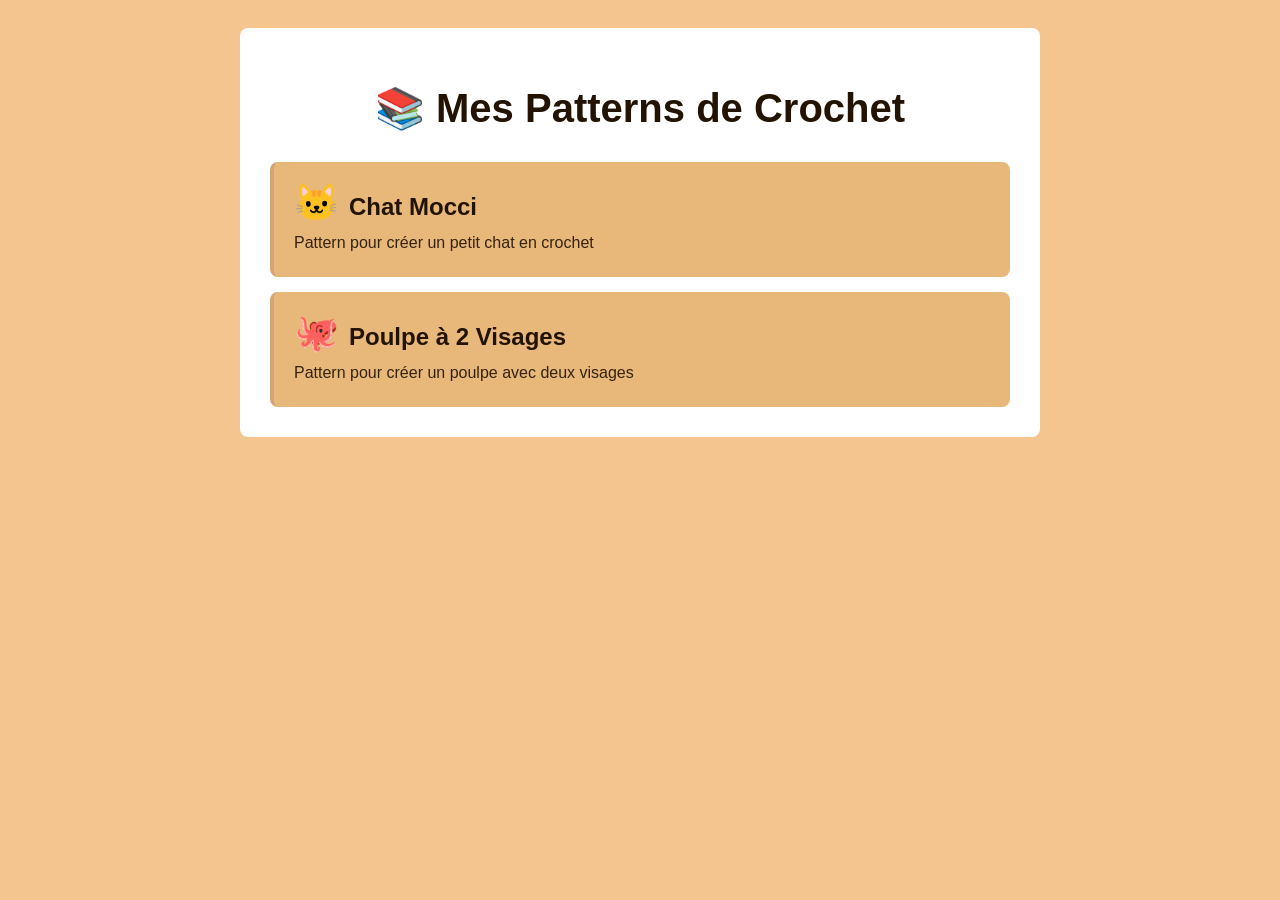
==== index.html @ d36819c6 "Add files via upload" ====
<!DOCTYPE html>
<html lang="fr">
    <head>
        <meta charset="UTF-8">
        <meta name="viewport" content="width=device-width, initial-scale=1.0">
        <title>Mes Patterns de Crochet</title>
        <style>
            * {
                box-sizing: border-box;
            }
            
            body {
                color: #221303;
                background-color: #f5c58f;
                padding: 20px 50px;
                font-family: Arial, sans-serif;
            }
            
            .container {
                max-width: 800px;
                margin: 0 auto;
                background-color: white;
                padding: 30px;
                border-radius: 8px;
            }
            
            h1 {
                text-align: center;
                font-size: 2.5em;
                margin-bottom: 30px;
            }
            
            .patterns-list {
                display: grid;
                gap: 15px;
            }
            
            .pattern-card {
                background-color: #e8b87b;
                padding: 20px;
                border-radius: 8px;
                text-decoration: none;
                color: #221303;
                transition: background-color 0.3s;
                border-left: 4px solid #d4a574;
            }
            
            .pattern-card:hover {
                background-color: #d9a46d;
            }
            
            .pattern-card h2 {
                margin: 0 0 10px 0;
                font-size: 1.5em;
            }
            
            .pattern-card p {
                margin: 5px 0;
                opacity: 0.9;
            }
            
            .pattern-icon {
                font-size: 1.5em;
                margin-right: 10px;
            }
            
            .readme-link {
                display: inline-block;
                margin-bottom: 20px;
                padding: 10px 15px;
                background-color: #d4a574;
                color: #221303;
                text-decoration: none;
                border-radius: 4px;
                font-weight: bold;
                transition: background-color 0.3s;
            }
            
            .readme-link:hover {
                background-color: #c59566;
            }
            
            @media screen and (min-width: 1080px) {
                body {
                    padding: 20px 10%;
                }
            }
        </style>
    </head>
    <body>
        <div class="container">
            <h1>📚 Mes Patterns de Crochet</h1>            
            <div class="patterns-list">
                <a href="chatMocci.html" class="pattern-card">
                    <h2><span class="pattern-icon">🐱</span>Chat Mocci</h2>
                    <p>Pattern pour créer un petit chat en crochet</p>
                </a>
                <a href="poulpe_2_visages.html" class="pattern-card">
                    <h2><span class="pattern-icon">🐙</span>Poulpe à 2 Visages</h2>
                    <p>Pattern pour créer un poulpe avec deux visages</p>
                </a>
            </div>
        </div>
    </body>
</html>
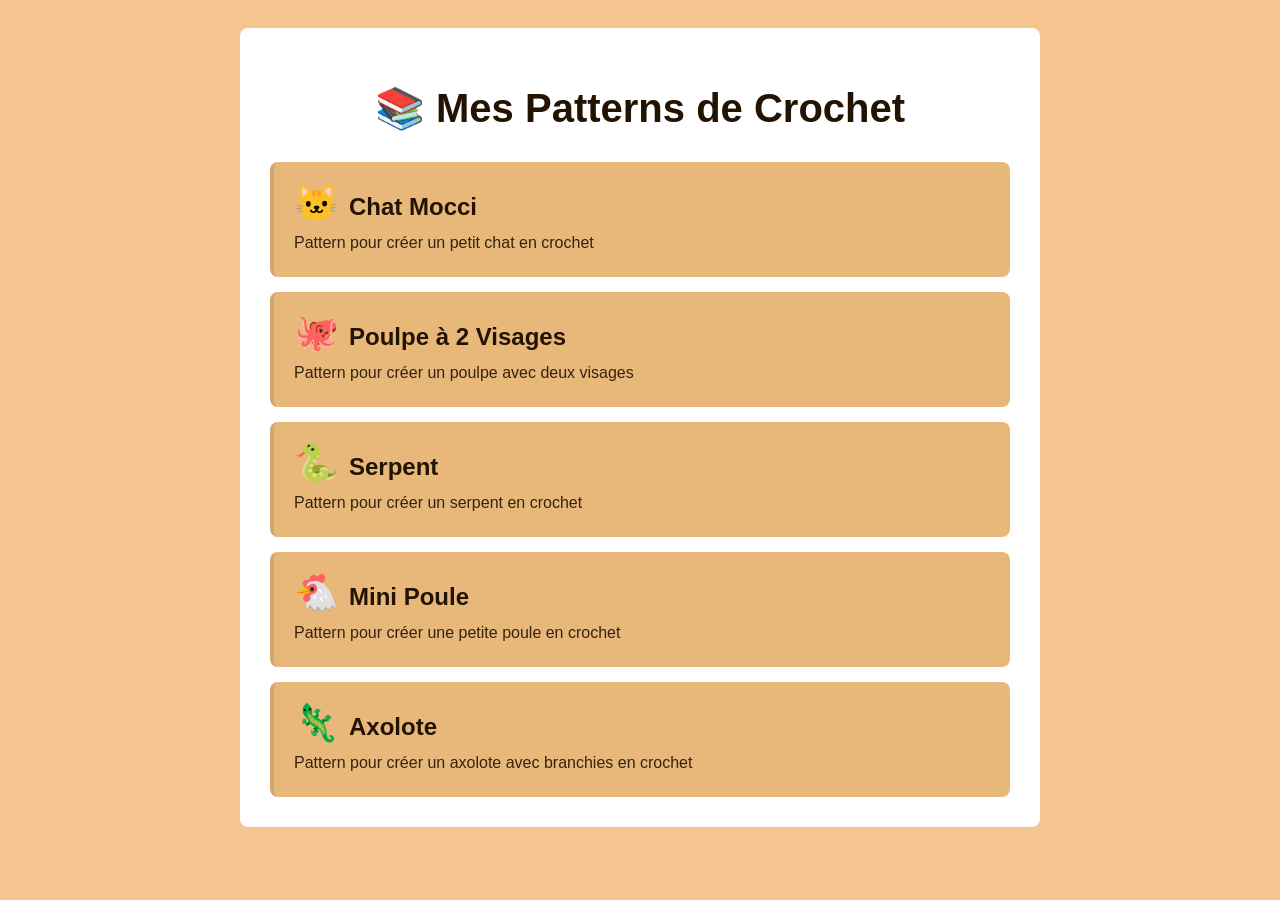
==== commit e49ced58: "Add files via upload" ====
--- a/index.html
+++ b/index.html
@@ -12,7 +12,7 @@
             body {
                 color: #221303;
                 background-color: #f5c58f;
-                padding: 20px 50px;
+                padding: 10px 15px;
                 font-family: Arial, sans-serif;
             }
             
@@ -20,14 +20,14 @@
                 max-width: 800px;
                 margin: 0 auto;
                 background-color: white;
-                padding: 30px;
+                padding: 15px;
                 border-radius: 8px;
             }
             
             h1 {
                 text-align: center;
-                font-size: 2.5em;
-                margin-bottom: 30px;
+                font-size: 1.8em;
+                margin-bottom: 20px;
             }
             
             .patterns-list {
@@ -80,6 +80,21 @@
                 background-color: #c59566;
             }
             
+            @media screen and (min-width: 768px) {
+                body {
+                    padding: 20px 40px;
+                }
+                
+                .container {
+                    padding: 30px;
+                }
+                
+                h1 {
+                    font-size: 2.5em;
+                    margin-bottom: 30px;
+                }
+            }
+            
             @media screen and (min-width: 1080px) {
                 body {
                     padding: 20px 10%;
@@ -99,6 +114,18 @@
                     <h2><span class="pattern-icon">🐙</span>Poulpe à 2 Visages</h2>
                     <p>Pattern pour créer un poulpe avec deux visages</p>
                 </a>
+                <a href="serpent.html" class="pattern-card">
+                    <h2><span class="pattern-icon">🐍</span>Serpent</h2>
+                    <p>Pattern pour créer un serpent en crochet</p>
+                </a>
+                <a href="minipoule.html" class="pattern-card">
+                    <h2><span class="pattern-icon">🐔</span>Mini Poule</h2>
+                    <p>Pattern pour créer une petite poule en crochet</p>
+                </a>
+                <a href="axolote.html" class="pattern-card">
+                    <h2><span class="pattern-icon">🦎</span>Axolote</h2>
+                    <p>Pattern pour créer un axolote avec branchies en crochet</p>
+                </a>
             </div>
         </div>
     </body>
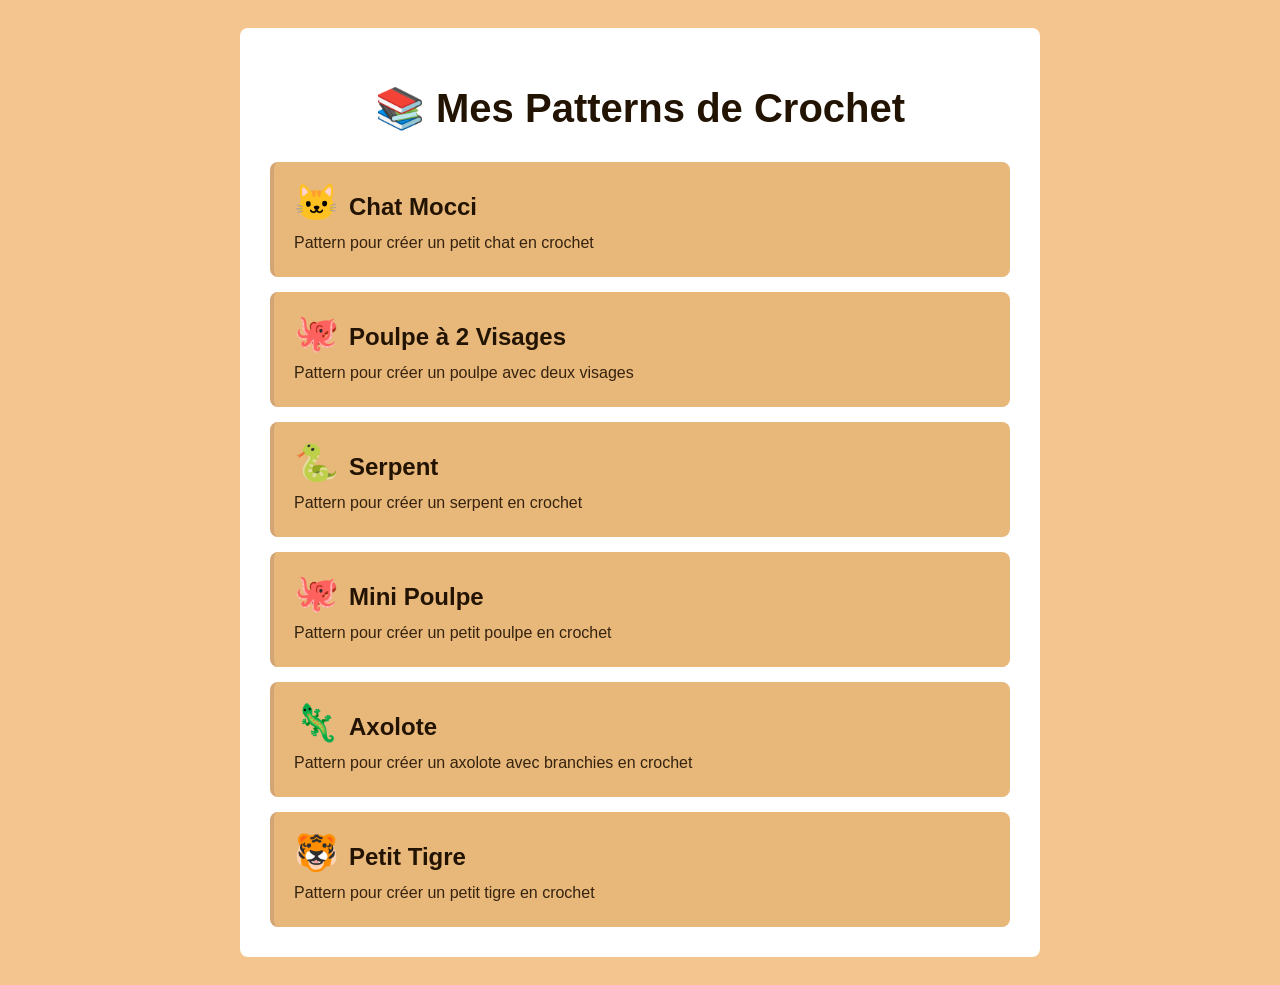
==== commit 381e45b9: "Add files via upload" ====
--- a/index.html
+++ b/index.html
@@ -118,14 +118,18 @@
                     <h2><span class="pattern-icon">🐍</span>Serpent</h2>
                     <p>Pattern pour créer un serpent en crochet</p>
                 </a>
-                <a href="minipoule.html" class="pattern-card">
-                    <h2><span class="pattern-icon">🐔</span>Mini Poule</h2>
-                    <p>Pattern pour créer une petite poule en crochet</p>
+                <a href="minipoulpe.html" class="pattern-card">
+                    <h2><span class="pattern-icon">🐙</span>Mini Poulpe</h2>
+                    <p>Pattern pour créer un petit poulpe en crochet</p>
                 </a>
                 <a href="axolote.html" class="pattern-card">
                     <h2><span class="pattern-icon">🦎</span>Axolote</h2>
                     <p>Pattern pour créer un axolote avec branchies en crochet</p>
                 </a>
+                <a href="tigre.html" class="pattern-card">
+                    <h2><span class="pattern-icon">🐯</span>Petit Tigre</h2>
+                    <p>Pattern pour créer un petit tigre en crochet</p>
+                </a>
             </div>
         </div>
     </body>
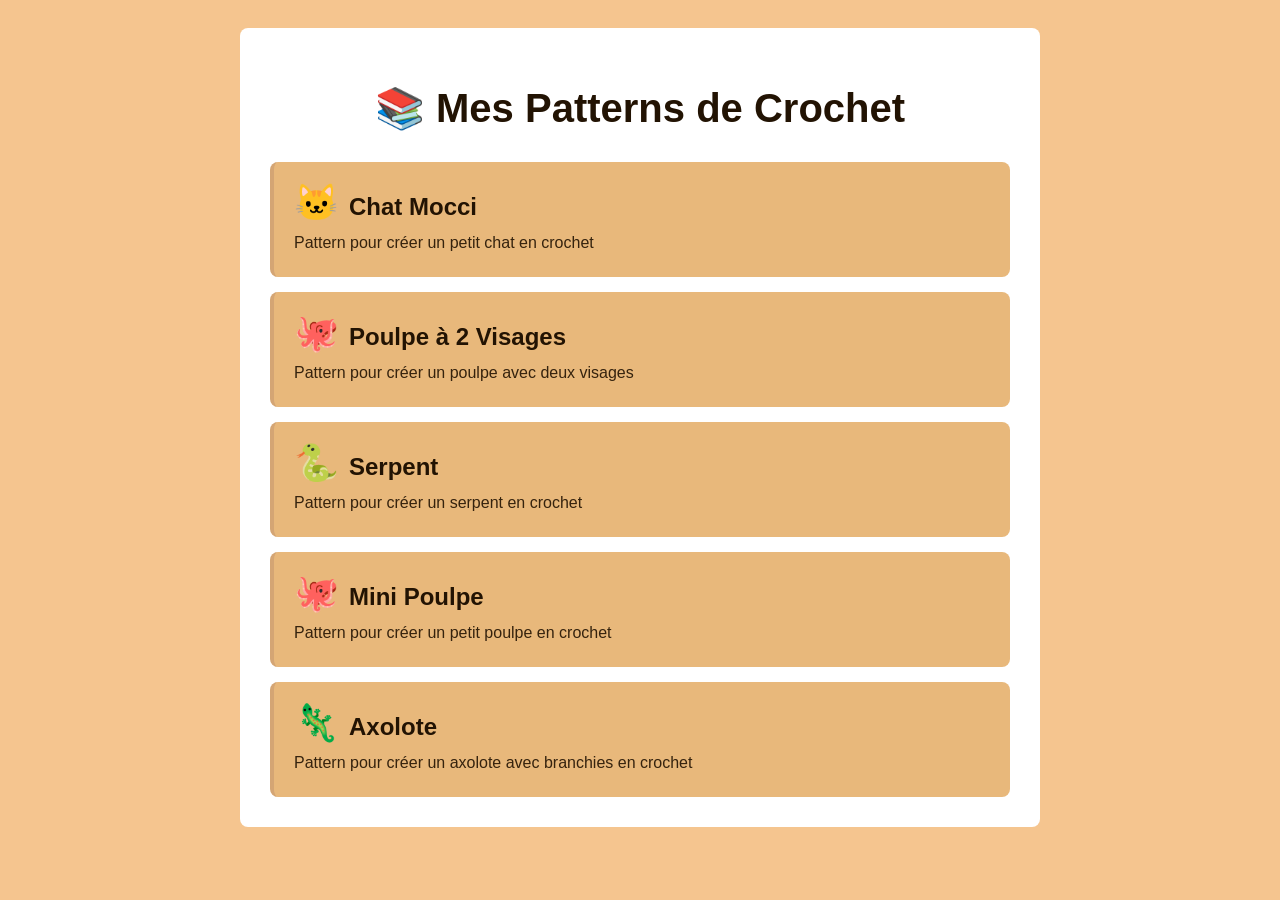
==== commit 4142acd8: "Add files via upload" ====
--- a/index.html
+++ b/index.html
@@ -126,10 +126,10 @@
                     <h2><span class="pattern-icon">🦎</span>Axolote</h2>
                     <p>Pattern pour créer un axolote avec branchies en crochet</p>
                 </a>
-                <a href="tigre.html" class="pattern-card">
+               <!-- <a href="tigre.html" class="pattern-card">
                     <h2><span class="pattern-icon">🐯</span>Petit Tigre</h2>
                     <p>Pattern pour créer un petit tigre en crochet</p>
-                </a>
+                </a>-->
             </div>
         </div>
     </body>
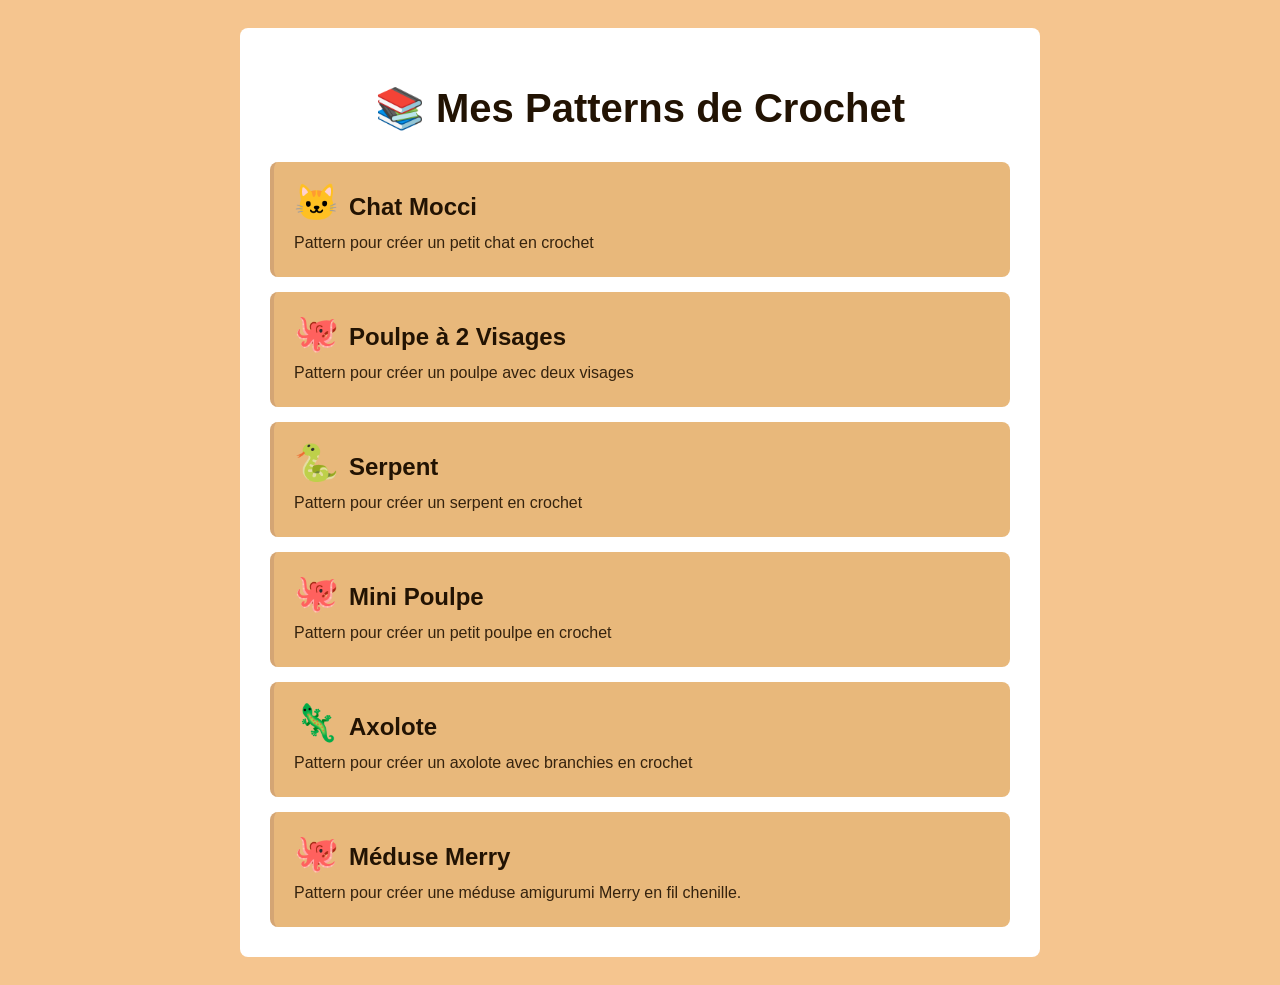
==== commit 669aeb41: "Add files via upload" ====
--- a/index.html
+++ b/index.html
@@ -126,6 +126,10 @@
                     <h2><span class="pattern-icon">🦎</span>Axolote</h2>
                     <p>Pattern pour créer un axolote avec branchies en crochet</p>
                 </a>
+                <a href="meduse_merry.html" class="pattern-card">
+                    <h2><span class="pattern-icon">🐙</span>Méduse Merry</h2>
+                    <p>Pattern pour créer une méduse amigurumi Merry en fil chenille.</p>
+                </a>
                <!-- <a href="tigre.html" class="pattern-card">
                     <h2><span class="pattern-icon">🐯</span>Petit Tigre</h2>
                     <p>Pattern pour créer un petit tigre en crochet</p>
